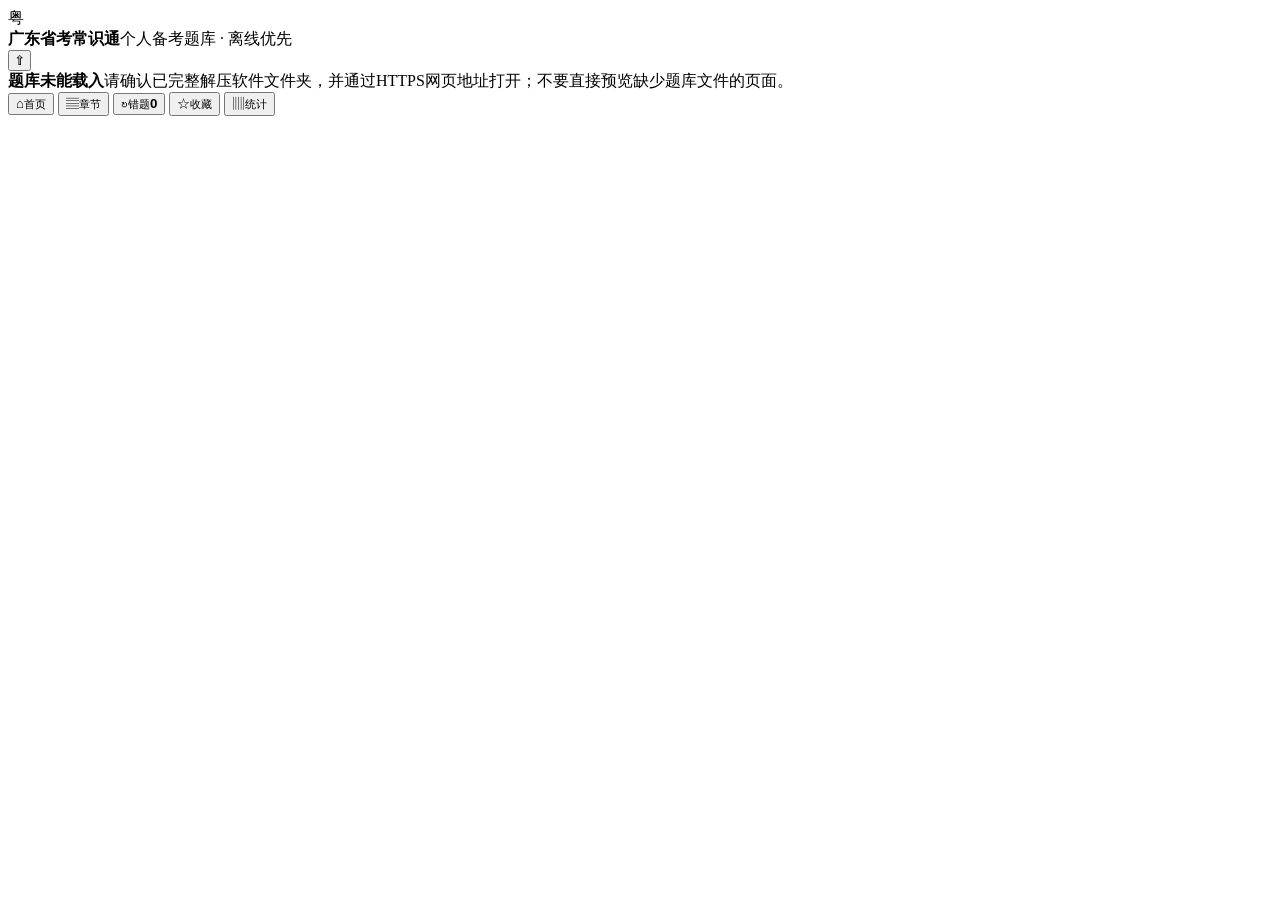
==== index.html @ 817e63a4 "add index.html" ====
<!doctype html>
<html lang="zh-CN">
<head>
  <meta charset="utf-8">
  <meta name="viewport" content="width=device-width,initial-scale=1,viewport-fit=cover">
  <meta name="theme-color" content="#142d4e">
  <meta name="apple-mobile-web-app-capable" content="yes">
  <meta name="apple-mobile-web-app-status-bar-style" content="black-translucent">
  <meta name="apple-mobile-web-app-title" content="广东常识通">
  <meta name="description" content="广东省考常识离线刷题、错题复习与模拟考试">
  <link rel="manifest" href="manifest.webmanifest">
  <link rel="apple-touch-icon" href="icons/icon-192.png">
  <link rel="icon" href="icons/icon-192.png">
  <link rel="stylesheet" href="styles.css">
  <title>广东省考常识通</title>
</head>
<body>
  <div class="app-shell">
    <header class="topbar">
      <div class="brand-mark">粤</div>
      <div class="brand-copy"><strong>广东省考常识通</strong><span>个人备考题库 · 离线优先</span></div>
      <button class="icon-button" id="backupBtn" title="数据备份" aria-label="数据备份">⇧</button>
    </header>

    <main id="app" class="main-content">
      <div class="loading"><div class="spinner"></div><p>正在载入题库…</p></div>
    </main>

    <nav class="bottom-nav" aria-label="主导航">
      <button data-nav="home" class="nav-item active"><span>⌂</span><small>首页</small></button>
      <button data-nav="chapters" class="nav-item"><span>▤</span><small>章节</small></button>
      <button data-nav="wrong" class="nav-item"><span>↻</span><small>错题</small><b id="wrongBadge" class="nav-badge">0</b></button>
      <button data-nav="favorites" class="nav-item"><span>☆</span><small>收藏</small></button>
      <button data-nav="stats" class="nav-item"><span>▥</span><small>统计</small></button>
    </nav>
  </div>

  <input type="file" id="importFile" accept="application/json,.json" hidden>
  <script src="questions.js"></script>
  <script src="app.js"></script>
</body>
</html>
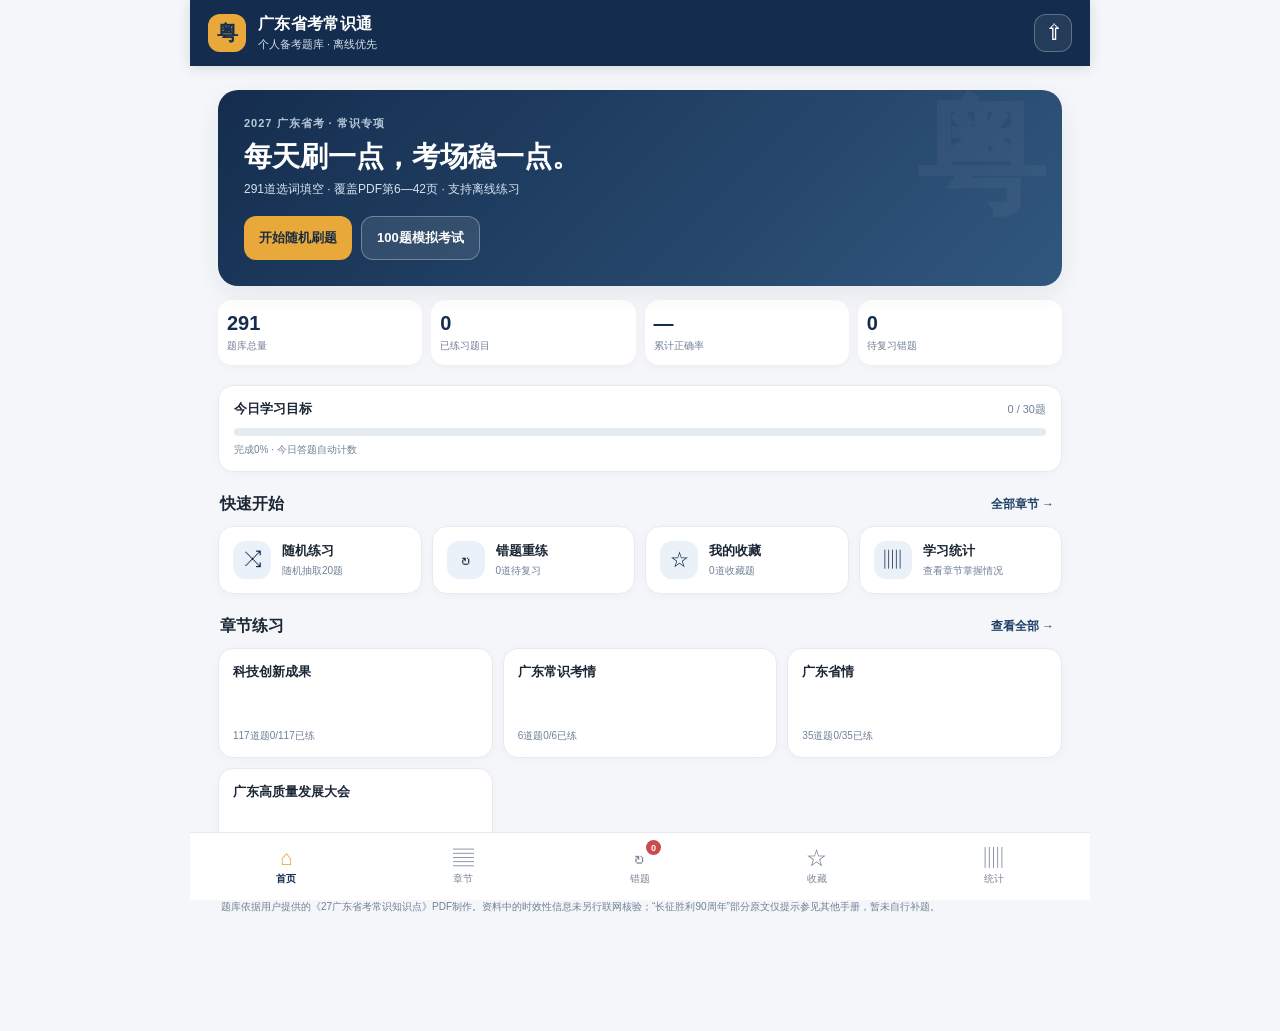
==== commit e5ee915b: "add index.html" ====
--- a/index.html
+++ b/index.html
@@ -7,7 +7,7 @@
   <meta name="apple-mobile-web-app-capable" content="yes">
   <meta name="apple-mobile-web-app-status-bar-style" content="black-translucent">
   <meta name="apple-mobile-web-app-title" content="广东常识通">
-  <meta name="description" content="广东省考常识离线刷题、错题复习与模拟考试">
+  <meta name="description" content="广东省考常识四选一选词填空、错题复习与模拟考试">
   <link rel="manifest" href="manifest.webmanifest">
   <link rel="apple-touch-icon" href="icons/icon-192.png">
   <link rel="icon" href="icons/icon-192.png">
--- a/styles.css
+++ b/styles.css
@@ -0,0 +1,5 @@
+:root{--navy:#142d4e;--navy2:#203f65;--gold:#e8a93a;--bg:#f4f6f9;--card:#fff;--text:#1c2735;--muted:#718096;--line:#e7ebf0;--green:#16845b;--red:#c94b4b;--softblue:#eaf1f8;--shadow:0 8px 24px rgba(25,45,70,.07);font-family:-apple-system,BlinkMacSystemFont,"SF Pro Text","PingFang SC","Microsoft YaHei",sans-serif;color:var(--text)}
+*{box-sizing:border-box}body{margin:0;background:var(--bg);padding:0 0 env(safe-area-inset-bottom)}button,input{font:inherit}button{cursor:pointer}.app-shell{max-width:900px;min-height:100vh;margin:0 auto;background:var(--bg);padding-bottom:calc(76px + env(safe-area-inset-bottom))}.topbar{height:66px;background:var(--navy);color:white;display:flex;align-items:center;padding:0 18px;gap:12px;position:sticky;top:0;z-index:10;box-shadow:0 2px 12px #0b203a22}.brand-mark{width:38px;height:38px;border-radius:12px;background:var(--gold);color:#172f4e;display:grid;place-items:center;font-size:21px;font-weight:900}.brand-copy{display:flex;flex-direction:column;gap:2px;flex:1}.brand-copy strong{font-size:16px;letter-spacing:.3px}.brand-copy span{font-size:11px;color:#d6e0eb}.icon-button{width:38px;height:38px;border:1px solid #ffffff45;border-radius:12px;background:#ffffff12;color:white;font-size:22px}.main-content{padding:18px 16px 28px}.bottom-nav{position:fixed;bottom:0;left:50%;transform:translateX(-50%);width:min(100%,900px);height:calc(66px + env(safe-area-inset-bottom));padding:7px 8px calc(7px + env(safe-area-inset-bottom));background:#fff;border-top:1px solid var(--line);display:flex;justify-content:space-around;z-index:20}.nav-item{position:relative;border:0;background:transparent;color:#7b8795;min-width:54px;display:flex;flex-direction:column;align-items:center;justify-content:center;gap:3px}.nav-item span{font-size:21px;line-height:22px}.nav-item small{font-size:10px}.nav-item.active{color:var(--navy);font-weight:700}.nav-item.active span{color:var(--gold)}.nav-badge{position:absolute;top:0;right:6px;background:var(--red);color:white;border-radius:10px;font-size:9px;min-width:15px;height:15px;display:grid;place-items:center;padding:0 4px}.loading{padding:80px 10px;text-align:center;color:var(--muted)}.spinner{width:25px;height:25px;border:3px solid #dbe3ec;border-top-color:var(--gold);border-radius:50%;margin:0 auto 12px;animation:spin .8s linear infinite}@keyframes spin{to{transform:rotate(360deg)}}
+.eyebrow{font-size:11px;color:var(--muted);letter-spacing:1px;font-weight:700;text-transform:uppercase}.hero{background:linear-gradient(135deg,#142d4e,#31577e);color:white;border-radius:20px;padding:20px;box-shadow:var(--shadow);position:relative;overflow:hidden}.hero:after{content:"粤";position:absolute;right:16px;top:-20px;font-size:130px;font-weight:900;color:#ffffff0b}.hero h1{font-size:23px;margin:7px 0 5px;position:relative;z-index:1}.hero p{margin:0;color:#d7e2ef;font-size:12px;position:relative;z-index:1}.hero-actions{display:flex;gap:9px;margin-top:18px;position:relative;z-index:1}.btn{border:0;border-radius:12px;padding:12px 15px;font-weight:700;font-size:13px}.btn-primary{background:var(--gold);color:#1b2d43}.btn-light{background:#ffffff19;color:#fff;border:1px solid #ffffff50}.btn-outline{background:white;color:var(--navy);border:1px solid var(--line)}.btn-danger{background:#fff1f1;color:var(--red);border:1px solid #f4d6d6}.btn-small{padding:8px 11px;font-size:12px;border-radius:9px}.stats-grid{display:grid;grid-template-columns:repeat(4,1fr);gap:9px;margin:14px 0 20px}.stat-card{background:var(--card);border-radius:14px;padding:12px 9px;box-shadow:0 2px 10px #1d34550a;min-width:0}.stat-card strong{display:block;font-size:20px;color:var(--navy);font-variant-numeric:tabular-nums}.stat-card span{font-size:10px;color:var(--muted)}.section-head{display:flex;align-items:center;justify-content:space-between;margin:22px 2px 11px}.section-head h2{font-size:16px;margin:0}.section-head button{border:0;background:transparent;color:var(--navy2);font-size:12px;font-weight:700}.quick-grid{display:grid;grid-template-columns:repeat(2,1fr);gap:10px}.quick-card,.chapter-card,.panel{background:white;border:1px solid var(--line);border-radius:15px;padding:14px;box-shadow:0 2px 10px #1d345508}.quick-card{display:flex;align-items:center;gap:11px;text-align:left;color:var(--text);border:1px solid var(--line)}.quick-icon{width:38px;height:38px;border-radius:12px;background:var(--softblue);display:grid;place-items:center;font-size:19px;color:var(--navy)}.quick-card strong{font-size:13px;display:block}.quick-card small{font-size:10px;color:var(--muted)}.chapter-list{display:grid;grid-template-columns:repeat(2,minmax(0,1fr));gap:10px}.chapter-card{cursor:pointer;text-align:left;color:var(--text);min-height:110px;display:flex;flex-direction:column;gap:8px}.chapter-card .chapter-title{font-weight:750;font-size:13px;line-height:1.4}.chapter-card .chapter-meta{display:flex;justify-content:space-between;align-items:center;color:var(--muted);font-size:10px;margin-top:auto}.mini-track{height:5px;background:#edf1f5;border-radius:99px;overflow:hidden}.mini-track i{display:block;height:100%;background:var(--gold);border-radius:99px}.searchbar{display:flex;gap:8px;margin:12px 0}.searchbar input{width:100%;border:1px solid var(--line);background:white;border-radius:12px;padding:12px 14px;outline:none}.searchbar input:focus{border-color:#9bb2cb}.page-title{font-size:21px;margin:4px 0 5px}.page-subtitle{font-size:12px;color:var(--muted);margin:0 0 16px;line-height:1.6}.notice{padding:11px 13px;background:#fff8e8;border:1px solid #f5e5bd;border-radius:12px;color:#76531a;font-size:11px;line-height:1.6;margin:12px 0}.question-card{background:white;border:1px solid var(--line);border-radius:18px;padding:17px;box-shadow:var(--shadow)}.q-top{display:flex;align-items:center;justify-content:space-between;gap:8px}.pill{border-radius:99px;background:#edf2f7;color:var(--navy2);font-size:10px;padding:5px 9px;font-weight:700}.q-number{font-size:11px;color:var(--muted);font-variant-numeric:tabular-nums}.q-text{font-size:17px;line-height:1.65;font-weight:700;margin:18px 0}.option-list{display:flex;flex-direction:column;gap:9px}.option{display:flex;align-items:flex-start;gap:10px;width:100%;text-align:left;background:#fff;border:1px solid #e3e8ee;border-radius:13px;padding:12px;color:var(--text);font-size:13px;line-height:1.55;transition:.15s}.option .letter{flex:0 0 24px;height:24px;border-radius:50%;display:grid;place-items:center;background:#f0f3f6;color:#5e6b79;font-size:11px;font-weight:800}.option.selected{border-color:var(--navy2);background:#f2f6fb}.option.correct{border-color:#61b995;background:#effaf5}.option.correct .letter{background:var(--green);color:white}.option.incorrect{border-color:#e49a9a;background:#fff4f4}.option.incorrect .letter{background:var(--red);color:white}.option:disabled{cursor:default}.feedback{border-radius:13px;padding:13px;margin-top:14px;font-size:12px;line-height:1.65}.feedback.good{background:#effaf5;border:1px solid #cdebdc;color:#175b42}.feedback.bad{background:#fff5f5;border:1px solid #f2d4d4;color:#8a3333}.feedback strong{display:block;margin-bottom:3px}.explanation{color:#4b5a69}.q-actions{display:flex;justify-content:space-between;gap:9px;margin-top:16px}.q-actions .btn{flex:1}.progress-row{display:flex;align-items:center;gap:9px;margin:13px 0}.progress-track{height:6px;flex:1;background:#e6ebf0;border-radius:99px;overflow:hidden}.progress-track i{height:100%;display:block;background:var(--gold)}.progress-row small{font-size:10px;color:var(--muted);white-space:nowrap}.bookmark{border:1px solid var(--line);background:white;color:#a17a2a;border-radius:10px;padding:7px 9px;font-size:12px}.bookmark.on{background:#fff8e8;border-color:#f0dba8}.result-hero{background:white;border-radius:18px;padding:20px;text-align:center;box-shadow:var(--shadow)}.score{font-size:42px;font-weight:850;color:var(--navy);margin:8px}.score-label{color:var(--muted);font-size:12px}.result-list{display:flex;flex-direction:column;gap:9px;margin-top:13px}.result-item{background:white;border:1px solid var(--line);border-radius:13px;padding:12px;font-size:12px;line-height:1.6}.result-item strong{display:block;margin-bottom:4px}.toolbar{display:flex;flex-wrap:wrap;gap:8px;margin:13px 0}.empty{background:white;border:1px dashed #d5dde6;border-radius:15px;padding:28px 18px;text-align:center;color:var(--muted);font-size:12px;line-height:1.7}.empty b{display:block;color:var(--navy);font-size:15px;margin-bottom:5px}.bar-row{display:grid;grid-template-columns:100px 1fr 38px;gap:8px;align-items:center;margin:11px 0;font-size:11px}.bar-row .track{height:8px;background:#edf1f5;border-radius:99px;overflow:hidden}.bar-row .track i{display:block;height:100%;background:var(--navy2)}.bar-row em{font-style:normal;text-align:right;color:var(--muted)}.source-line{font-size:10px;color:var(--muted);margin-top:12px}.settings-row{display:flex;align-items:center;justify-content:space-between;gap:12px;padding:13px 0;border-bottom:1px solid var(--line);font-size:12px}.settings-row:last-child{border:0}.settings-row input{width:70px;border:1px solid var(--line);border-radius:9px;padding:7px}.footer-note{font-size:10px;line-height:1.7;color:var(--muted);margin:20px 3px 4px}.two-col{display:grid;grid-template-columns:1fr 1fr;gap:9px}.hidden{display:none!important}
+@media(min-width:700px){.main-content{padding:24px 28px 32px}.hero{padding:26px}.hero h1{font-size:28px}.chapter-list{grid-template-columns:repeat(3,minmax(0,1fr))}.quick-grid{grid-template-columns:repeat(4,1fr)}.q-text{font-size:20px}.option{font-size:14px;padding:14px}.question-card{padding:24px}.bottom-nav{height:68px;padding-bottom:7px}.app-shell{padding-bottom:80px}}
+@media(max-width:380px){.stats-grid{grid-template-columns:repeat(2,1fr)}.quick-grid{grid-template-columns:1fr}.hero-actions{flex-wrap:wrap}.hero-actions .btn{flex:1}.q-text{font-size:16px}}
